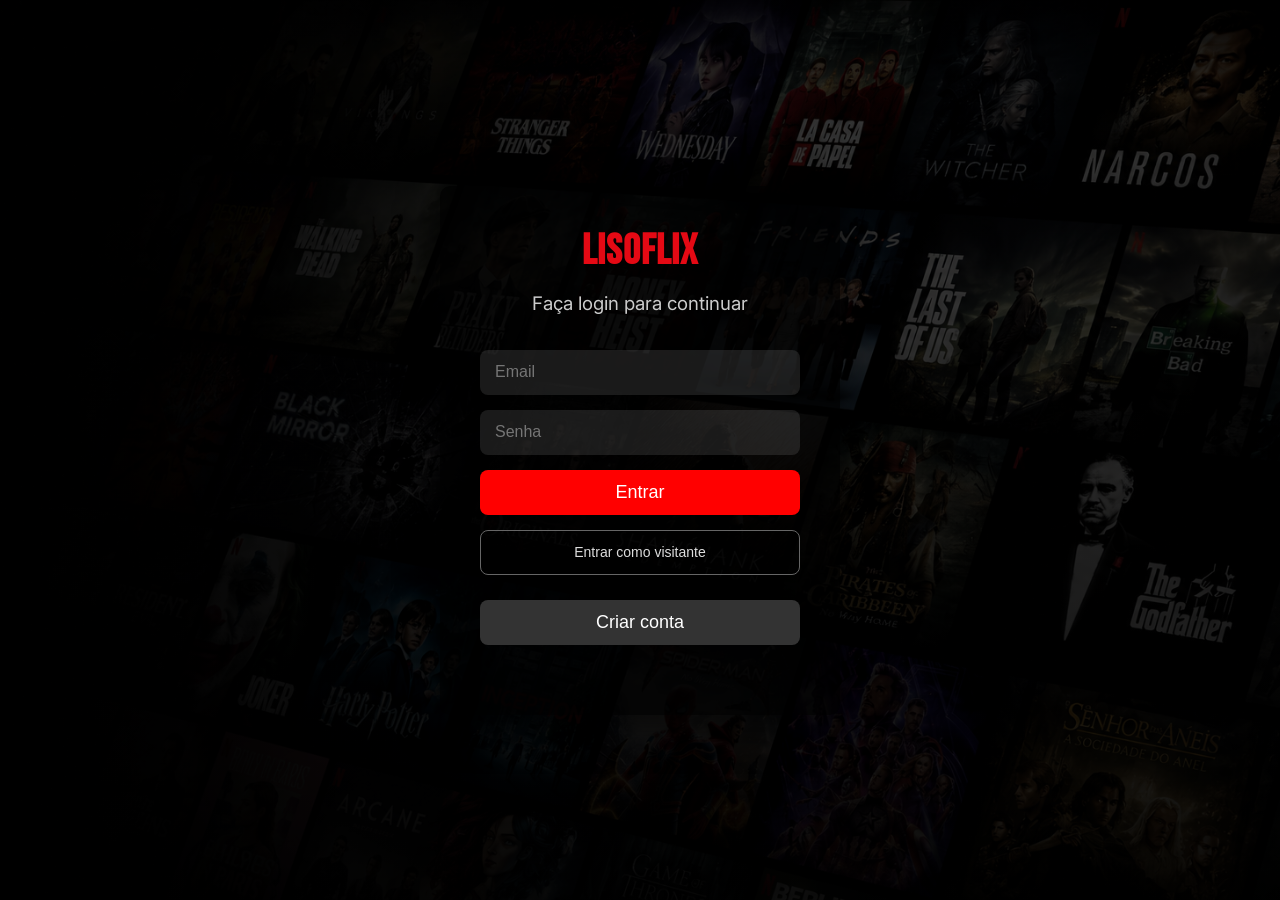
==== FrontEnd/public/index.html @ 5a15b47b "Reorganiza projeto: BackEnd limpo (remove codigo morto, corrige bugs) + FrontEnd com catalogo/video " ====
<!DOCTYPE html>
<html lang="pt-BR">
<head>
    <meta charset="UTF-8">
    <meta name="viewport" content="width=device-width, initial-scale=1.0">
    <title>LisoFlix - Login</title>
    <link rel="preconnect" href="https://fonts.googleapis.com">
    <link rel="preconnect" href="https://fonts.gstatic.com" crossorigin>
    <link href="https://fonts.googleapis.com/css2?family=Bebas+Neue&family=Inter:wght@400;500;600;700;800&display=swap" rel="stylesheet">
    <link rel="stylesheet" href="index3.css">
</head>
<body>
    <div class="background">
        <div class="overlay"></div>
        <div class="login-container">
            <h1 class="marca-login">LisoFlix</h1>
            <h3>Faça login para continuar</h3>

            <input type="email" id="email" placeholder="Email" required>
            <input type="password" id="senha" placeholder="Senha" required>

            <button onclick="login()">Entrar</button>
            <button class="btn-visitante" onclick="entrarComoVisitante()">Entrar como visitante</button>
            <button onclick="irParaCadastro()" style="background: #333; margin-top: 10px;">Criar conta</button>

            <p id="mensagem" style="text-align: center; margin-top: 15px;"></p>
        </div>
    </div>

    <script src="index.js"></script>
</body>
</html>
---- FrontEnd/public/index3.css ----
* {
    margin: 0;
    padding: 0;
    box-sizing: border-box;
}

html, body {
    height: 100%;
    font-family: 'Inter', Arial, Helvetica, sans-serif;
    background: #0a0a0a;
    overflow-x: hidden;
    color: white;
}

h1, h2, .marca, .marca-login {
    font-family: 'Bebas Neue', 'Inter', Arial, sans-serif;
    letter-spacing: 1px;
}

/* ===================== LOGIN / CADASTRO ===================== */

.background {
    position: relative;
    width: 100%;
    min-height: 100vh;
    display: flex;
    justify-content: center;
    align-items: center;
    background-image: url('./imagens/planoDeFundo.jpg');
    background-size: cover;
    background-position: center;
}

.overlay {
    position: absolute;
    top: 0;
    left: 0;
    width: 100%;
    height: 100%;
    background: linear-gradient(180deg, rgba(0,0,0,0.55), rgba(0,0,0,0.85));
}

.login-container {
    position: relative;
    z-index: 2;
    width: 90%;
    max-width: 400px;
    background: rgba(0,0,0,0.75);
    padding: 40px;
    border-radius: 10px;
    color: white;
    display: flex;
    flex-direction: column;
    gap: 15px;
    box-shadow: 0 10px 40px rgba(0,0,0,0.6);
}

.marca-login {
    text-align: center;
    font-size: 42px;
    color: #e50914;
    margin-bottom: 0;
}

.login-container h3 {
    text-align: center;
    margin-bottom: 20px;
    font-weight: 400;
    color: #ccc;
}

.login-container input {
    width: 100%;
    height: 45px;
    padding: 0 15px;
    font-size: 16px;
    border: none;
    border-radius: 8px;
    background: rgba(255,255,255,0.1);
    color: white;
}

.login-container input:focus {
    outline: 2px solid #e50914;
}

.login-container > button {
    height: 45px;
    border: none;
    border-radius: 8px;
    background: red;
    color: white;
    font-size: 18px;
    cursor: pointer;
    transition: 0.3s;
}

.login-container > button:hover {
    background: #cc0000;
}

.btn-visitante {
    background: transparent !important;
    border: 1px solid #666 !important;
    color: #ddd !important;
    font-size: 14px !important;
}

.btn-visitante:hover {
    border-color: #fff !important;
    background: rgba(255,255,255,0.08) !important;
}

.registrar {
    height: 42px;
    display: flex;
    justify-content: center;
    align-items: center;
    border: none;
    border-radius: 8px;
    background: red;
    color: white;
    font-size: 14px;
    cursor: pointer;
    transition: 0.3s;
    padding: 0 12px;
    white-space: nowrap;
}

.registrar:hover {
    background: #cc0000;
}

.registrar:disabled {
    opacity: 0.5;
    cursor: not-allowed;
}

/* ===================== HEADER DASHBOARD ===================== */

.pagina-dashboard {
    background: #0a0a0a;
}

.header-dashboard {
    display: flex;
    align-items: center;
    gap: 20px;
    padding: 14px 30px;
    background: linear-gradient(180deg, rgba(0,0,0,0.95), rgba(0,0,0,0.7));
    position: sticky;
    top: 0;
    z-index: 200;
    border-bottom: 1px solid #1f1f1f;
    flex-wrap: wrap;
}

.marca {
    font-size: 26px;
    color: #e50914;
    flex-shrink: 0;
}

.campo-busca {
    flex: 1 1 200px;
    min-width: 140px;
    max-width: 320px;
    height: 38px;
    padding: 0 16px;
    border-radius: 20px;
    border: 1px solid #333;
    background: rgba(255,255,255,0.06);
    color: white;
    font-size: 14px;
}

.campo-busca:focus {
    outline: none;
    border-color: #e50914;
    background: rgba(255,255,255,0.1);
}

.header-botoes {
    display: flex;
    align-items: center;
    gap: 14px;
    margin-left: auto;
    flex-wrap: wrap;
}

.link-nav {
    background: transparent;
    border: none;
    color: #ccc;
    font-size: 14px;
    font-weight: 500;
    cursor: pointer;
    padding: 6px 4px;
    border-bottom: 2px solid transparent;
    transition: 0.2s;
}

.link-nav:hover {
    color: #fff;
}

.link-nav.ativo {
    color: #fff;
    border-bottom-color: #e50914;
    font-weight: 700;
}

.avatar {
    width: 36px;
    height: 36px;
    border-radius: 50%;
    background: linear-gradient(135deg, #e50914, #b20710);
    display: flex;
    align-items: center;
    justify-content: center;
    font-weight: bold;
    cursor: pointer;
    border: 2px solid transparent;
    transition: 0.2s;
}

.avatar:hover {
    border-color: #fff;
    transform: scale(1.05);
}

.registrar.sair {
    background: #262626;
    height: 36px;
    padding: 0 16px;
}

.registrar.sair:hover {
    background: #3a3a3a;
}

/* ===================== HERO ===================== */

.hero {
    position: relative;
    height: 60vh;
    min-height: 380px;
    display: flex;
    align-items: flex-end;
    overflow: hidden;
}

.hero-video {
    position: absolute;
    inset: 0;
    width: 100%;
    height: 100%;
    object-fit: cover;
    z-index: 0;
    opacity: 0.75;
}

.hero-conteudo {
    position: relative;
    z-index: 2;
    padding: 0 40px 50px;
    max-width: 640px;
}

.hero-tag {
    display: inline-block;
    background: #e50914;
    color: white;
    font-size: 11px;
    font-weight: 700;
    letter-spacing: 1px;
    text-transform: uppercase;
    padding: 4px 10px;
    border-radius: 3px;
    margin-bottom: 14px;
}

.hero-conteudo h1 {
    font-size: 56px;
    line-height: 1;
    margin-bottom: 16px;
    text-shadow: 0 2px 12px rgba(0,0,0,0.8);
}

.hero-conteudo p {
    font-size: 16px;
    color: #eee;
    line-height: 1.5;
    margin-bottom: 22px;
    text-shadow: 0 1px 6px rgba(0,0,0,0.8);
    display: -webkit-box;
    -webkit-line-clamp: 3;
    -webkit-box-orient: vertical;
    overflow: hidden;
}

.hero-botoes {
    display: flex;
    gap: 12px;
}

.btn-hero {
    height: 44px;
    padding: 0 24px;
    border: none;
    border-radius: 6px;
    font-size: 15px;
    font-weight: 700;
    cursor: pointer;
    transition: 0.2s;
    display: flex;
    align-items: center;
    gap: 8px;
}

.btn-assistir {
    background: #fff;
    color: #000;
}

.btn-assistir:hover {
    background: #ddd;
}

.btn-fav-hero {
    background: rgba(109,109,110,0.6);
    color: #fff;
    backdrop-filter: blur(4px);
}

.btn-fav-hero:hover {
    background: rgba(109,109,110,0.85);
}

/* ===================== CONTEÚDO / FILEIRAS ===================== */

.conteudo {
    max-width: 1700px;
    margin: 0 auto;
    padding: 0 40px 40px;
}

.boasvindas {
    padding: 24px 0 4px;
    font-size: 15px;
    color: #999;
}

.linha {
    margin-bottom: 36px;
}

.linha-titulo {
    font-size: 20px;
    font-weight: 700;
    margin-bottom: 12px;
    letter-spacing: normal;
    font-family: 'Inter', Arial, sans-serif;
}

.trilho-cards {
    display: flex;
    gap: 12px;
    overflow-x: auto;
    scroll-snap-type: x proximity;
    scroll-behavior: smooth;
    padding: 6px 4px 16px;
}

.trilho-cards::-webkit-scrollbar {
    height: 8px;
}
.trilho-cards::-webkit-scrollbar-thumb {
    background: #333;
    border-radius: 4px;
}
.trilho-cards::-webkit-scrollbar-track {
    background: transparent;
}

.grade-cards {
    display: grid;
    grid-template-columns: repeat(auto-fill, minmax(230px, 1fr));
    gap: 16px;
}

/* ===================== CARD ===================== */

.card {
    flex: 0 0 230px;
    scroll-snap-align: start;
    cursor: pointer;
    background: #141414;
    border-radius: 8px;
    overflow: hidden;
    transition: transform 0.25s ease, box-shadow 0.25s ease;
    position: relative;
}

.card:hover {
    transform: scale(1.06) translateY(-4px);
    box-shadow: 0 10px 30px rgba(0,0,0,0.7);
    z-index: 5;
}

.card-poster {
    position: relative;
    width: 100%;
    aspect-ratio: 16 / 9;
    display: flex;
    align-items: center;
    justify-content: center;
    overflow: hidden;
}

.card-icone {
    font-size: 46px;
    opacity: 0.9;
    transition: opacity 0.25s;
    filter: drop-shadow(0 2px 6px rgba(0,0,0,0.5));
}

.card-poster.reproduzindo .card-icone {
    opacity: 0;
}

.card-preview {
    position: absolute;
    inset: 0;
    width: 100%;
    height: 100%;
    object-fit: cover;
    opacity: 0;
    transition: opacity 0.3s;
    pointer-events: none;
}

.card-poster.reproduzindo .card-preview {
    opacity: 1;
}

.card-selo {
    position: absolute;
    top: 8px;
    right: 8px;
    background: rgba(0,0,0,0.65);
    color: #ddd;
    font-size: 10px;
    font-weight: 600;
    padding: 2px 6px;
    border-radius: 3px;
}

.card-info {
    padding: 10px 12px 12px;
}

.card-info h3 {
    font-size: 14px;
    font-weight: 600;
    margin-bottom: 4px;
    white-space: nowrap;
    overflow: hidden;
    text-overflow: ellipsis;
    font-family: 'Inter', Arial, sans-serif;
    letter-spacing: normal;
}

.card-meta {
    font-size: 12px;
    color: #888;
    margin-bottom: 8px;
}

.card-botoes {
    display: flex;
    gap: 8px;
}

.btn-card {
    width: 30px;
    height: 30px;
    border-radius: 50%;
    border: 1px solid #555;
    background: rgba(255,255,255,0.06);
    color: #fff;
    font-size: 13px;
    cursor: pointer;
    display: flex;
    align-items: center;
    justify-content: center;
    transition: 0.2s;
}

.btn-card:hover {
    border-color: #fff;
    background: rgba(255,255,255,0.18);
}

.btn-fav.favoritado {
    background: #e50914;
    border-color: #e50914;
}

.mensagem-vazio {
    text-align: center;
    color: #888;
    margin-top: 20px;
    grid-column: 1 / -1;
}

/* ===================== MODAL PLAYER ===================== */

.modal {
    display: none;
    position: fixed;
    inset: 0;
    background: rgba(0,0,0,0.9);
    z-index: 9999;
    justify-content: center;
    align-items: center;
    padding: 20px;
}

.modal-player-caixa {
    position: relative;
    width: 100%;
    max-width: 900px;
    background: #101010;
    border-radius: 10px;
    overflow: hidden;
    box-shadow: 0 20px 60px rgba(0,0,0,0.8);
}

.player-video {
    width: 100%;
    aspect-ratio: 16 / 9;
    background: #000;
    display: block;
}

.player-info {
    padding: 20px 24px 26px;
}

.player-info h2 {
    font-size: 30px;
    margin-bottom: 6px;
}

.player-info p:first-of-type {
    color: #999;
    font-size: 13px;
    margin-bottom: 10px;
}

.player-info p:last-child {
    color: #ddd;
    font-size: 14px;
    line-height: 1.5;
}

.modal-caixa {
    background: #181818;
    padding: 30px;
    border-radius: 12px;
    width: 90%;
    max-width: 400px;
    position: relative;
}

.modal-titulo {
    margin-bottom: 20px;
    text-align: center;
    font-family: 'Inter', Arial, sans-serif;
    letter-spacing: normal;
}

.preview-avatar {
    width: 100px;
    height: 100px;
    border-radius: 50%;
    background: #e50914;
    margin: 0 auto 20px;
    display: flex;
    align-items: center;
    justify-content: center;
    font-size: 36px;
    font-weight: bold;
}

.campo-modal {
    width: 100%;
    padding: 12px;
    margin-bottom: 15px;
    border-radius: 8px;
    border: 1px solid #333;
    background: #000;
    color: white;
}

.mensagem-modal {
    margin-top: 15px;
    text-align: center;
}

.fechar-modal {
    position: absolute;
    top: 10px;
    right: 15px;
    background: rgba(0,0,0,0.5);
    color: white;
    border: none;
    width: 32px;
    height: 32px;
    border-radius: 50%;
    font-size: 16px;
    cursor: pointer;
    z-index: 10;
}

.modal-player .fechar-modal {
    top: 12px;
    right: 12px;
}

/* ===================== RODAPÉ ===================== */

.rodape {
    text-align: center;
    color: #666;
    font-size: 12px;
    padding: 24px 20px 40px;
    border-top: 1px solid #1a1a1a;
    line-height: 1.6;
}

/* ===================== RESPONSIVO ===================== */

@media (max-width: 900px) {
    .hero-conteudo h1 { font-size: 40px; }
    .conteudo { padding: 0 20px 30px; }
}

@media (max-width: 768px) {
    .login-container {
        padding: 25px;
        max-width: 95%;
    }
    .header-dashboard {
        padding: 12px 16px;
        gap: 10px;
    }
    .campo-busca {
        order: 3;
        max-width: 100%;
        flex: 1 1 100%;
    }
    .header-botoes {
        gap: 10px;
    }
    .hero {
        height: 46vh;
        min-height: 300px;
    }
    .hero-conteudo {
        padding: 0 20px 30px;
    }
    .hero-conteudo h1 { font-size: 32px; }
    .hero-conteudo p { font-size: 14px; -webkit-line-clamp: 2; }
    .btn-hero { height: 38px; padding: 0 16px; font-size: 13px; }
    .card { flex: 0 0 150px; }
    .card-icone { font-size: 32px; }
    .grade-cards { grid-template-columns: repeat(auto-fill, minmax(150px, 1fr)); }
}

@media (max-width: 480px) {
    .marca { font-size: 22px; }
    .hero-conteudo h1 { font-size: 26px; }
    .card { flex: 0 0 130px; }
}
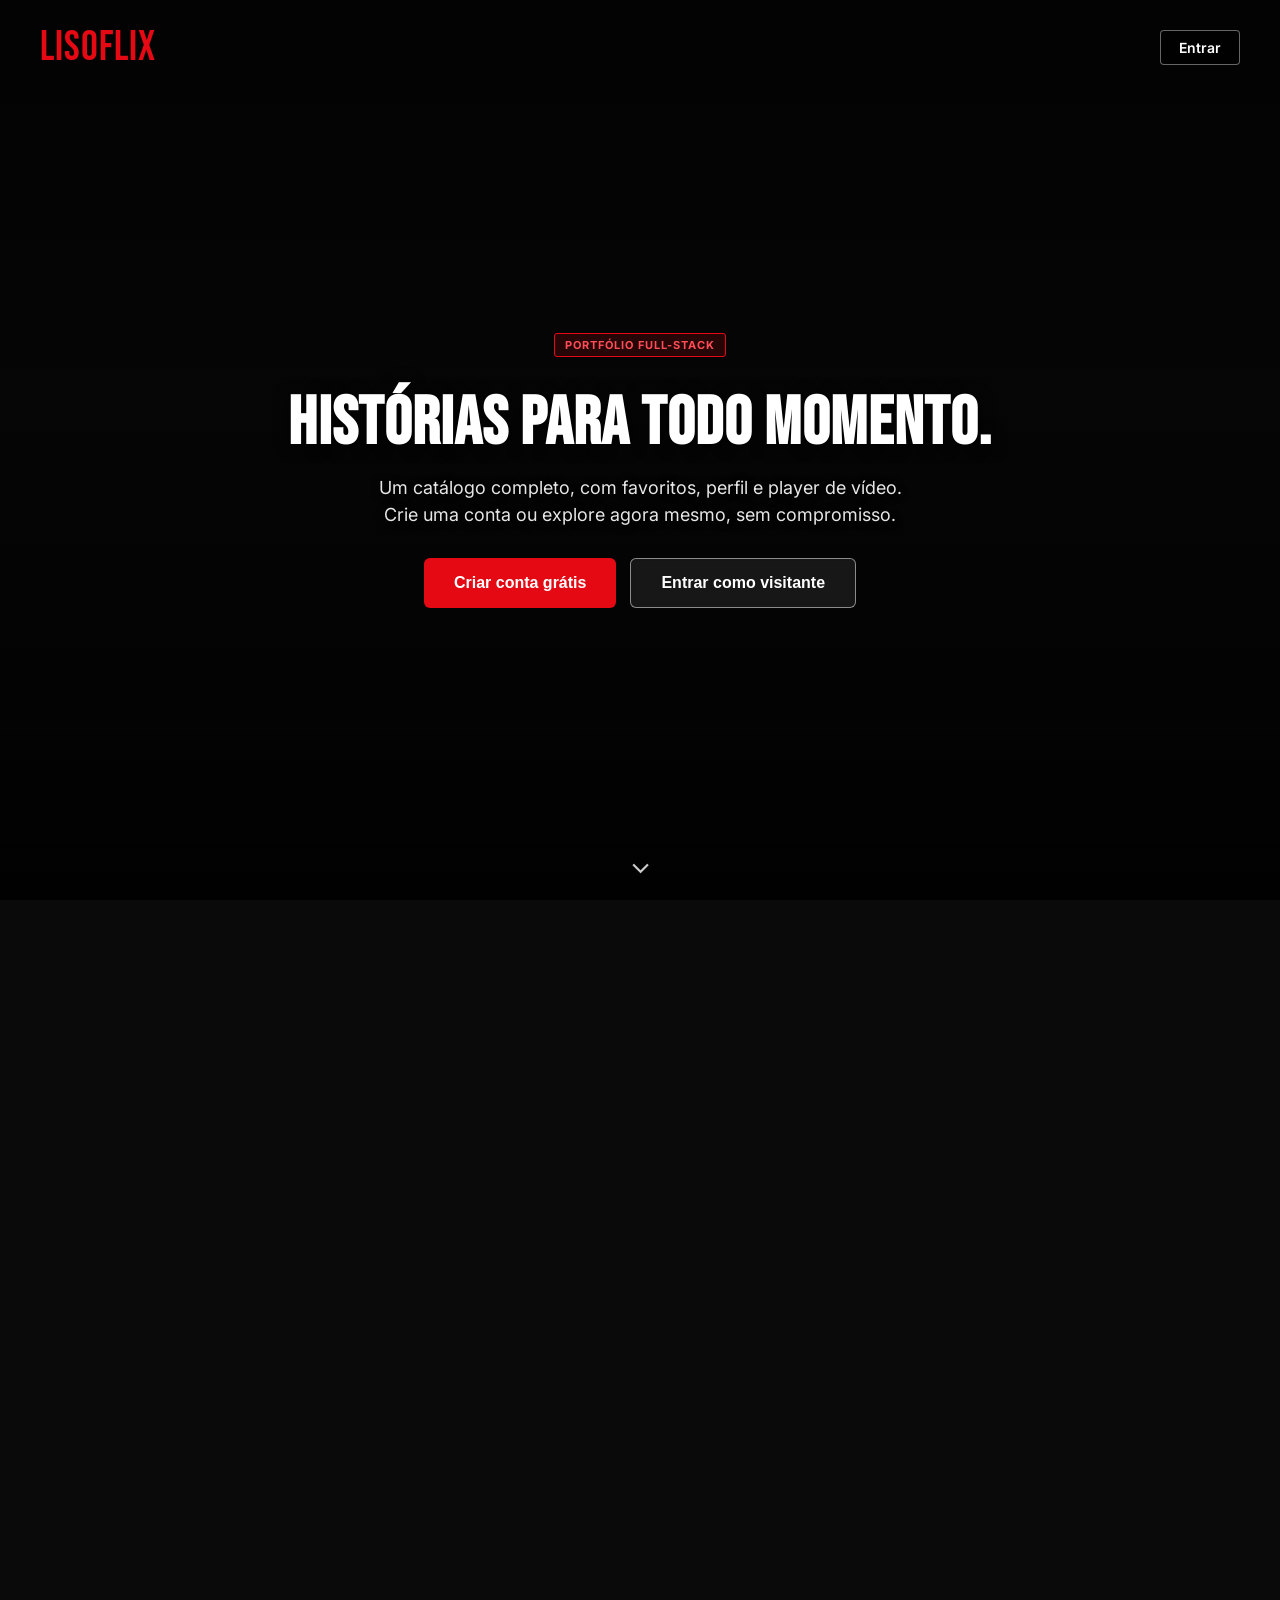
==== commit 5e2440b8: "Reorganiza projeto: BackEnd limpo (remove codigo morto, corrige bugs) + FrontEnd com catalogo/video " ====
--- a/FrontEnd/public/index.html
+++ b/FrontEnd/public/index.html
@@ -1,32 +1,66 @@
-<!DOCTYPE html>
-<html lang="pt-BR">
-<head>
-    <meta charset="UTF-8">
-    <meta name="viewport" content="width=device-width, initial-scale=1.0">
-    <title>LisoFlix - Login</title>
-    <link rel="preconnect" href="https://fonts.googleapis.com">
-    <link rel="preconnect" href="https://fonts.gstatic.com" crossorigin>
-    <link href="https://fonts.googleapis.com/css2?family=Bebas+Neue&family=Inter:wght@400;500;600;700;800&display=swap" rel="stylesheet">
-    <link rel="stylesheet" href="index3.css">
-</head>
-<body>
-    <div class="background">
-        <div class="overlay"></div>
-        <div class="login-container">
-            <h1 class="marca-login">LisoFlix</h1>
-            <h3>Faça login para continuar</h3>
-
-            <input type="email" id="email" placeholder="Email" required>
-            <input type="password" id="senha" placeholder="Senha" required>
-
-            <button onclick="login()">Entrar</button>
-            <button class="btn-visitante" onclick="entrarComoVisitante()">Entrar como visitante</button>
-            <button onclick="irParaCadastro()" style="background: #333; margin-top: 10px;">Criar conta</button>
-
-            <p id="mensagem" style="text-align: center; margin-top: 15px;"></p>
-        </div>
-    </div>
-
-    <script src="index.js"></script>
-</body>
-</html>+<!DOCTYPE html>
+<html lang="pt-BR">
+<head>
+    <meta charset="UTF-8">
+    <meta name="viewport" content="width=device-width, initial-scale=1.0">
+    <title>LisoFlix - Filmes e séries sem limites</title>
+    <meta name="description" content="LisoFlix — catálogo de filmes com favoritos, perfil e player de vídeo. Projeto de portfólio full-stack (Node.js, Supabase, Vercel, JavaScript vanilla).">
+    <meta property="og:title" content="LisoFlix">
+    <meta property="og:description" content="Catálogo de filmes com favoritos, perfil e player de vídeo. Entre como visitante e explore.">
+    <meta property="og:type" content="website">
+    <link rel="icon" href="data:image/svg+xml,%3Csvg xmlns='http://www.w3.org/2000/svg' viewBox='0 0 100 100'%3E%3Crect width='100' height='100' rx='22' fill='%23e50914'/%3E%3Cpath d='M38 27 L75 50 L38 73 Z' fill='white'/%3E%3C/svg%3E">
+    <link rel="preconnect" href="https://fonts.googleapis.com">
+    <link rel="preconnect" href="https://fonts.gstatic.com" crossorigin>
+    <link href="https://fonts.googleapis.com/css2?family=Bebas+Neue&family=Inter:wght@400;500;600;700;800&display=swap" rel="stylesheet">
+    <link rel="stylesheet" href="index3.css">
+</head>
+<body>
+    <header class="landing-hero">
+        <video class="landing-hero-video" autoplay muted loop playsinline src="videos/sintel_720.mp4"></video>
+        <div class="landing-hero-overlay"></div>
+
+        <nav class="landing-nav">
+            <span class="marca-login">LisoFlix</span>
+            <a href="#entrar" class="link-entrar-nav">Entrar</a>
+        </nav>
+
+        <div class="landing-hero-conteudo">
+            <span class="hero-tag">Portfólio full-stack</span>
+            <h1>Histórias para todo momento.</h1>
+            <p>Um catálogo completo, com favoritos, perfil e player de vídeo. Crie uma conta ou explore agora mesmo, sem compromisso.</p>
+            <div class="landing-cta-botoes">
+                <button class="btn-landing btn-landing-primario" onclick="irParaCadastro()">Criar conta grátis</button>
+                <button class="btn-landing btn-landing-secundario" onclick="entrarComoVisitante()">Entrar como visitante</button>
+            </div>
+        </div>
+
+        <a href="#entrar" class="scroll-indicador" aria-label="Rolar para o login">⌄</a>
+    </header>
+
+    <div class="background" id="entrar">
+        <div class="overlay"></div>
+        <div class="login-container">
+            <h1 class="marca-login">LisoFlix</h1>
+            <h3>Faça login para continuar</h3>
+
+            <input type="email" id="email" placeholder="Email" required>
+            <input type="password" id="senha" placeholder="Senha" required>
+
+            <button onclick="login()">Entrar</button>
+            <button class="btn-visitante" onclick="entrarComoVisitante()">Entrar como visitante</button>
+            <button onclick="irParaCadastro()" style="background: #333; margin-top: 10px;">Criar conta</button>
+
+            <p id="mensagem" style="text-align: center; margin-top: 15px;"></p>
+        </div>
+    </div>
+
+    <footer class="rodape">
+        LisoFlix é um projeto de portfólio (não é um serviço de streaming real) — Node.js · Supabase · Vercel · JavaScript vanilla.
+        Vídeos de demonstração sob licença Creative Commons (Blender Foundation) e clipes de teste livres.
+        <br>
+        <a href="https://github.com/nicolasmatriianotj96-alt/LisoflixS3" target="_blank" rel="noopener">Ver código no GitHub</a>
+    </footer>
+
+    <script src="index.js"></script>
+</body>
+</html>
--- a/FrontEnd/public/index3.css
+++ b/FrontEnd/public/index3.css
@@ -97,6 +97,158 @@
 
 .login-container > button:hover {
     background: #cc0000;
+}
+
+/* ===================== LANDING (página inicial) ===================== */
+
+.landing-hero {
+    position: relative;
+    min-height: 100vh;
+    display: flex;
+    flex-direction: column;
+    overflow: hidden;
+    background: #0a0a0a;
+}
+
+.landing-hero-video {
+    position: absolute;
+    inset: 0;
+    width: 100%;
+    height: 100%;
+    object-fit: cover;
+    opacity: 0.55;
+}
+
+.landing-hero-overlay {
+    position: absolute;
+    inset: 0;
+    background: linear-gradient(180deg, rgba(0,0,0,0.75) 0%, rgba(0,0,0,0.45) 45%, rgba(0,0,0,0.9) 100%);
+}
+
+.landing-nav {
+    position: relative;
+    z-index: 2;
+    display: flex;
+    justify-content: space-between;
+    align-items: center;
+    padding: 22px 40px;
+}
+
+.link-entrar-nav {
+    color: #fff;
+    text-decoration: none;
+    background: rgba(0,0,0,0.55);
+    border: 1px solid rgba(255,255,255,0.4);
+    padding: 8px 18px;
+    border-radius: 4px;
+    font-size: 14px;
+    font-weight: 600;
+    transition: 0.2s;
+}
+
+.link-entrar-nav:hover {
+    background: #fff;
+    color: #000;
+}
+
+.landing-hero-conteudo {
+    position: relative;
+    z-index: 2;
+    flex: 1;
+    display: flex;
+    flex-direction: column;
+    align-items: center;
+    justify-content: center;
+    text-align: center;
+    padding: 0 20px;
+    max-width: 780px;
+    margin: 0 auto;
+}
+
+.landing-hero-conteudo .hero-tag {
+    background: rgba(229,9,20,0.15);
+    border: 1px solid #e50914;
+    color: #ff4d55;
+}
+
+.landing-hero-conteudo h1 {
+    font-size: 68px;
+    line-height: 1.02;
+    margin: 18px 0 16px;
+    text-shadow: 0 2px 16px rgba(0,0,0,0.8);
+}
+
+.landing-hero-conteudo p {
+    font-size: 18px;
+    color: #e6e6e6;
+    max-width: 560px;
+    margin-bottom: 30px;
+    line-height: 1.5;
+    text-shadow: 0 1px 8px rgba(0,0,0,0.8);
+}
+
+.landing-cta-botoes {
+    display: flex;
+    gap: 14px;
+    flex-wrap: wrap;
+    justify-content: center;
+}
+
+.btn-landing {
+    height: 50px;
+    padding: 0 30px;
+    border-radius: 6px;
+    font-size: 16px;
+    font-weight: 700;
+    cursor: pointer;
+    transition: 0.2s;
+    border: none;
+}
+
+.btn-landing-primario {
+    background: #e50914;
+    color: #fff;
+}
+.btn-landing-primario:hover {
+    background: #f40612;
+    transform: translateY(-1px);
+}
+
+.btn-landing-secundario {
+    background: rgba(255,255,255,0.08);
+    color: #fff;
+    border: 1px solid rgba(255,255,255,0.5);
+    backdrop-filter: blur(4px);
+}
+.btn-landing-secundario:hover {
+    background: rgba(255,255,255,0.2);
+}
+
+.scroll-indicador {
+    position: relative;
+    z-index: 2;
+    text-align: center;
+    color: #ccc;
+    font-size: 28px;
+    text-decoration: none;
+    padding-bottom: 20px;
+    animation: flutuar 2s ease-in-out infinite;
+}
+
+@keyframes flutuar {
+    0%, 100% { transform: translateY(0); }
+    50% { transform: translateY(6px); }
+}
+
+#entrar {
+    scroll-margin-top: 0;
+}
+
+@media (max-width: 768px) {
+    .landing-hero-conteudo h1 { font-size: 36px; }
+    .landing-hero-conteudo p { font-size: 15px; }
+    .landing-nav { padding: 16px 20px; }
+    .btn-landing { height: 44px; padding: 0 20px; font-size: 14px; }
 }
 
 .btn-visitante {
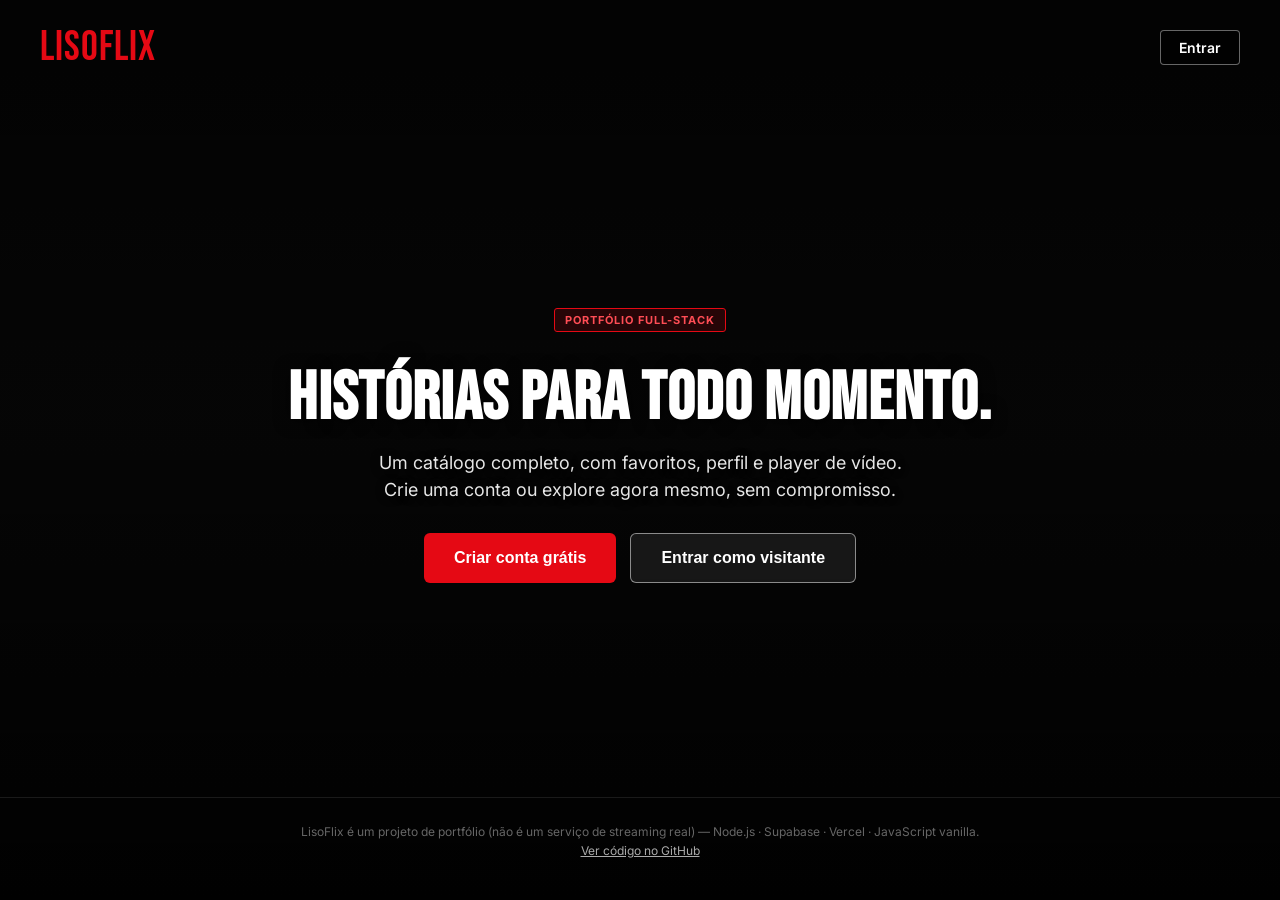
==== commit 8ae51f57: "Landing page: login vira modal, remove secao separada de baixo" ====
--- a/FrontEnd/public/index.html
+++ b/FrontEnd/public/index.html
@@ -15,13 +15,13 @@
     <link rel="stylesheet" href="index3.css">
 </head>
 <body>
-    <header class="landing-hero">
+    <div class="landing-hero landing-hero-unica">
         <video class="landing-hero-video" autoplay muted loop playsinline src="videos/sintel_720.mp4"></video>
         <div class="landing-hero-overlay"></div>
 
         <nav class="landing-nav">
             <span class="marca-login">LisoFlix</span>
-            <a href="#entrar" class="link-entrar-nav">Entrar</a>
+            <a href="#" class="link-entrar-nav" onclick="abrirLogin(event)">Entrar</a>
         </nav>
 
         <div class="landing-hero-conteudo">
@@ -34,12 +34,17 @@
             </div>
         </div>
 
-        <a href="#entrar" class="scroll-indicador" aria-label="Rolar para o login">⌄</a>
-    </header>
+        <footer class="rodape rodape-landing">
+            LisoFlix é um projeto de portfólio (não é um serviço de streaming real) — Node.js · Supabase · Vercel · JavaScript vanilla.
+            <br>
+            <a href="https://github.com/nicolasmatriianotj96-alt/lisoflix" target="_blank" rel="noopener" style="color:#aaa;">Ver código no GitHub</a>
+        </footer>
+    </div>
 
-    <div class="background" id="entrar">
-        <div class="overlay"></div>
-        <div class="login-container">
+    <!-- Modal de login -->
+    <div id="modalLogin" class="modal" onclick="fecharLogin(event)">
+        <div class="login-container" onclick="event.stopPropagation()">
+            <button class="fechar-modal" onclick="fecharLogin(event)">✕</button>
             <h1 class="marca-login">LisoFlix</h1>
             <h3>Faça login para continuar</h3>
 
@@ -54,13 +59,6 @@
         </div>
     </div>
 
-    <footer class="rodape">
-        LisoFlix é um projeto de portfólio (não é um serviço de streaming real) — Node.js · Supabase · Vercel · JavaScript vanilla.
-        Vídeos de demonstração sob licença Creative Commons (Blender Foundation) e clipes de teste livres.
-        <br>
-        <a href="https://github.com/nicolasmatriianotj96-alt/LisoflixS3" target="_blank" rel="noopener">Ver código no GitHub</a>
-    </footer>
-
     <script src="index.js"></script>
 </body>
 </html>
--- a/FrontEnd/public/index3.css
+++ b/FrontEnd/public/index3.css
@@ -224,24 +224,16 @@
     background: rgba(255,255,255,0.2);
 }
 
-.scroll-indicador {
+.landing-hero-unica {
+    justify-content: space-between;
+}
+
+.rodape-landing {
     position: relative;
     z-index: 2;
-    text-align: center;
-    color: #ccc;
-    font-size: 28px;
-    text-decoration: none;
-    padding-bottom: 20px;
-    animation: flutuar 2s ease-in-out infinite;
-}
-
-@keyframes flutuar {
-    0%, 100% { transform: translateY(0); }
-    50% { transform: translateY(6px); }
-}
-
-#entrar {
-    scroll-margin-top: 0;
+    border-top: none;
+    padding: 16px 20px 22px;
+    margin: 0;
 }
 
 @media (max-width: 768px) {
